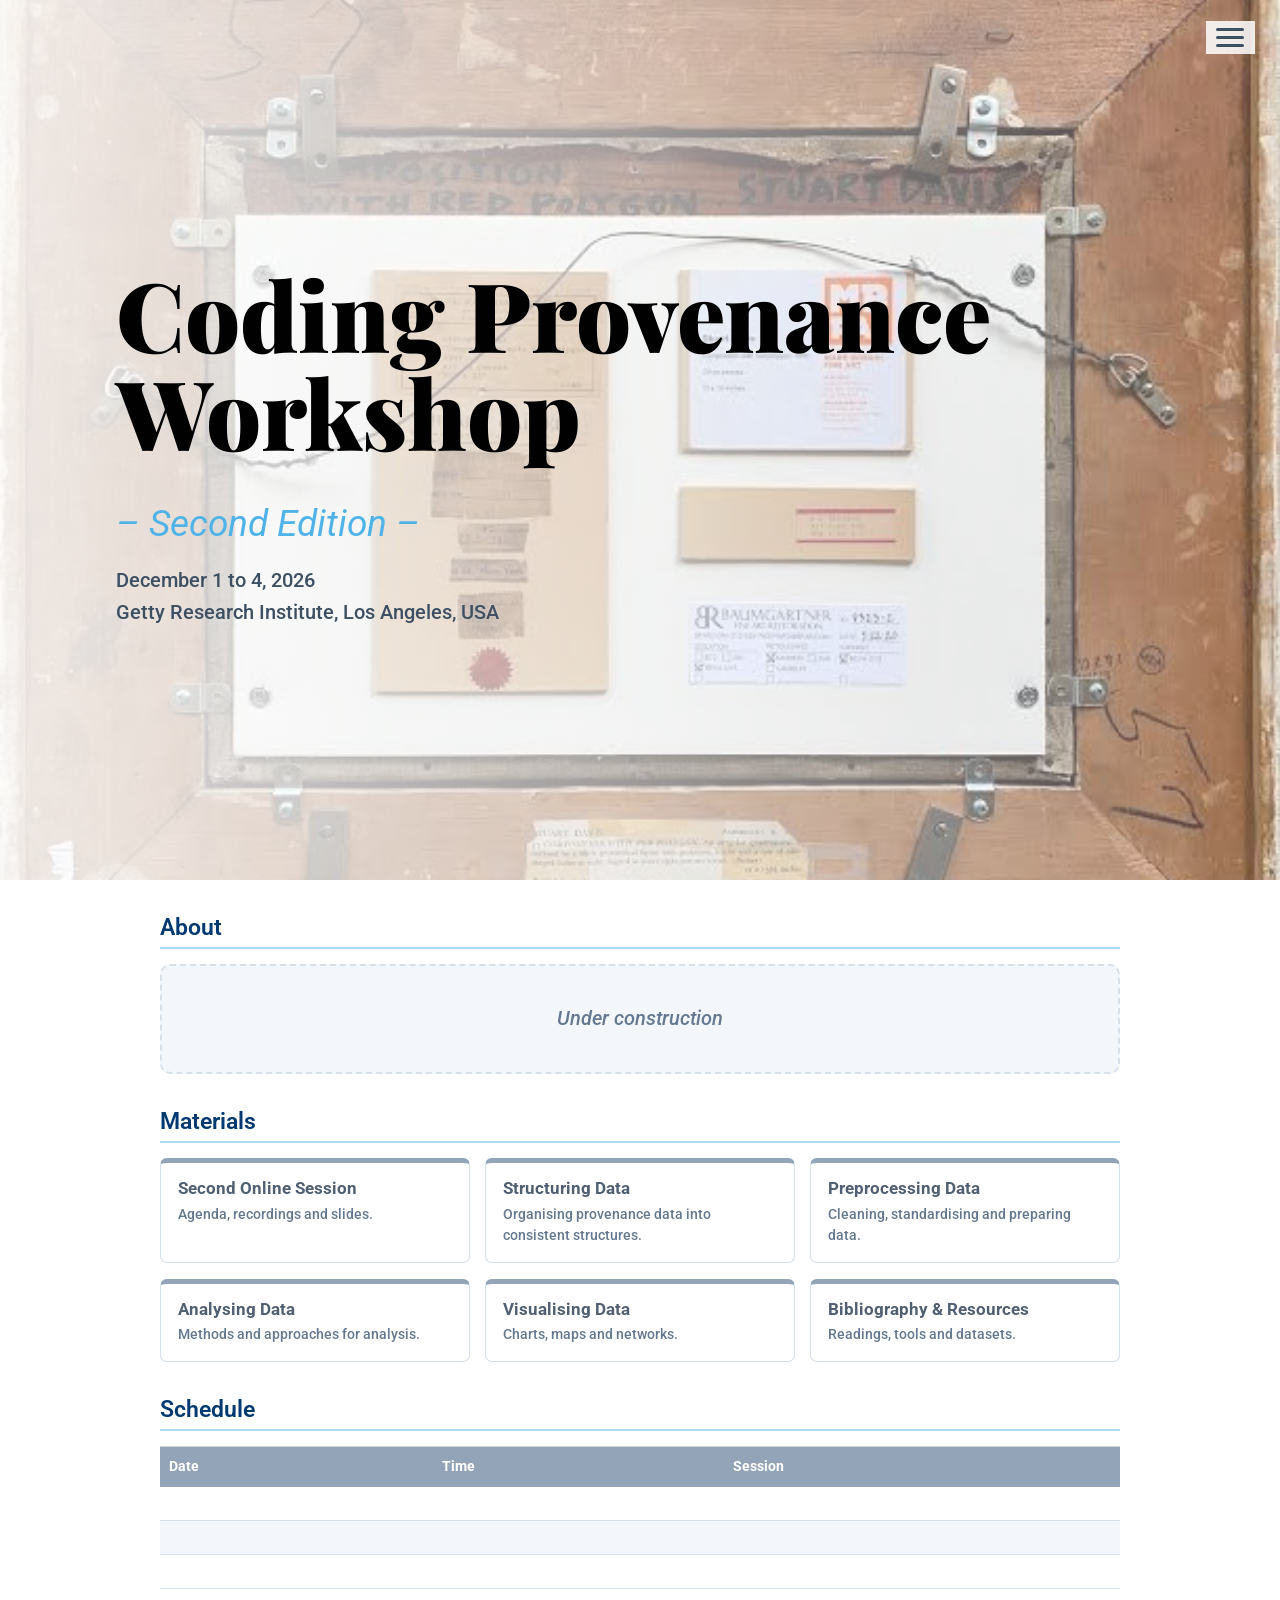
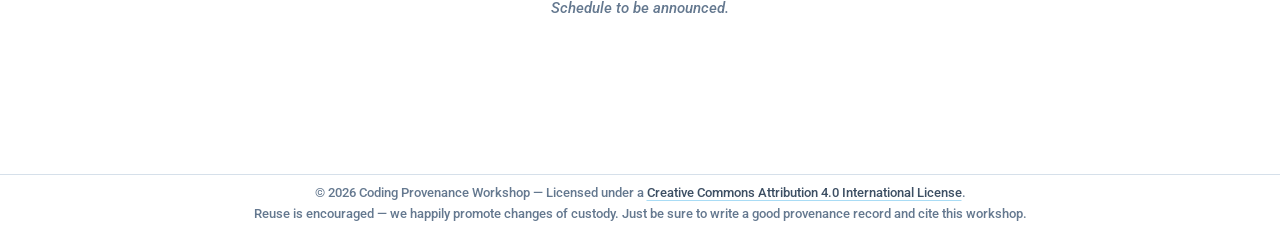
==== index.html @ 93d11255 "Built site for gh-pages" ====
<!DOCTYPE html>
<html xmlns="http://www.w3.org/1999/xhtml" lang="en" xml:lang="en"><head>

<meta charset="utf-8">
<meta name="generator" content="quarto-1.7.31">

<meta name="viewport" content="width=device-width, initial-scale=1.0, user-scalable=yes">


<title>Coding Provenance Workshop – Coding Provenance</title>
<style>
code{white-space: pre-wrap;}
span.smallcaps{font-variant: small-caps;}
div.columns{display: flex; gap: min(4vw, 1.5em);}
div.column{flex: auto; overflow-x: auto;}
div.hanging-indent{margin-left: 1.5em; text-indent: -1.5em;}
ul.task-list{list-style: none;}
ul.task-list li input[type="checkbox"] {
  width: 0.8em;
  margin: 0 0.8em 0.2em -1em; /* quarto-specific, see https://github.com/quarto-dev/quarto-cli/issues/4556 */ 
  vertical-align: middle;
}
</style>


<script src="site_libs/quarto-nav/quarto-nav.js"></script>
<script src="site_libs/quarto-nav/headroom.min.js"></script>
<script src="site_libs/clipboard/clipboard.min.js"></script>
<script src="site_libs/quarto-html/quarto.js" type="module"></script>
<script src="site_libs/quarto-html/tabsets/tabsets.js" type="module"></script>
<script src="site_libs/quarto-html/popper.min.js"></script>
<script src="site_libs/quarto-html/tippy.umd.min.js"></script>
<script src="site_libs/quarto-html/anchor.min.js"></script>
<link href="site_libs/quarto-html/tippy.css" rel="stylesheet">
<link href="site_libs/quarto-html/quarto-syntax-highlighting-e1a5c8363afafaef2c763b6775fbf3ca.css" rel="stylesheet" id="quarto-text-highlighting-styles">
<script src="site_libs/bootstrap/bootstrap.min.js"></script>
<link href="site_libs/bootstrap/bootstrap-icons.css" rel="stylesheet">
<link href="site_libs/bootstrap/bootstrap-15149da2662e6cb2939e98f2995735fd.min.css" rel="stylesheet" append-hash="true" id="quarto-bootstrap" data-mode="light">
<script id="quarto-search-options" type="application/json">{
  "language": {
    "search-no-results-text": "No results",
    "search-matching-documents-text": "matching documents",
    "search-copy-link-title": "Copy link to search",
    "search-hide-matches-text": "Hide additional matches",
    "search-more-match-text": "more match in this document",
    "search-more-matches-text": "more matches in this document",
    "search-clear-button-title": "Clear",
    "search-text-placeholder": "",
    "search-detached-cancel-button-title": "Cancel",
    "search-submit-button-title": "Submit",
    "search-label": "Search"
  }
}</script>


</head>

<body class="nav-fixed landing quarto-light">

<div id="quarto-search-results"></div>
  <header id="quarto-header" class="headroom fixed-top">
    <nav class="navbar navbar-expand-lg " data-bs-theme="dark">
      <div class="navbar-container container-fluid">
      <div class="navbar-brand-container mx-auto">
    <a class="navbar-brand" href="./index.html">
    <span class="navbar-title">Coding Provenance</span>
    </a>
  </div>
          <button class="navbar-toggler" type="button" data-bs-toggle="collapse" data-bs-target="#navbarCollapse" aria-controls="navbarCollapse" role="menu" aria-expanded="false" aria-label="Toggle navigation" onclick="if (window.quartoToggleHeadroom) { window.quartoToggleHeadroom(); }">
  <span class="navbar-toggler-icon"></span>
</button>
          <div class="collapse navbar-collapse" id="navbarCollapse">
            <ul class="navbar-nav navbar-nav-scroll me-auto">
  <li class="nav-item">
    <a class="nav-link active" href="./index.html" aria-current="page"> 
<span class="menu-text">Home</span></a>
  </li>  
  <li class="nav-item">
    <a class="nav-link" href="./team.html"> 
<span class="menu-text">Team</span></a>
  </li>  
  <li class="nav-item">
    <a class="nav-link" href="./second-session.html"> 
<span class="menu-text">Session 2</span></a>
  </li>  
  <li class="nav-item">
    <a class="nav-link" href="./structuring-data.html"> 
<span class="menu-text">Structuring</span></a>
  </li>  
  <li class="nav-item">
    <a class="nav-link" href="./preprocessing-data.html"> 
<span class="menu-text">Preprocessing</span></a>
  </li>  
  <li class="nav-item">
    <a class="nav-link" href="./analysing-data.html"> 
<span class="menu-text">Analysing</span></a>
  </li>  
  <li class="nav-item">
    <a class="nav-link" href="./visualising-data.html"> 
<span class="menu-text">Visualising</span></a>
  </li>  
  <li class="nav-item">
    <a class="nav-link" href="./resources.html"> 
<span class="menu-text">Resources</span></a>
  </li>  
</ul>
          </div> <!-- /navcollapse -->
            <div class="quarto-navbar-tools">
</div>
      </div> <!-- /container-fluid -->
    </nav>
</header>
<!-- content -->
<div id="quarto-content" class="quarto-container page-columns page-rows-contents page-layout-full page-navbar">
<!-- sidebar -->
<!-- margin-sidebar -->
    
<!-- main -->
<main class="content column-page" id="quarto-document-content"><header id="title-block-header" class="quarto-title-block"></header>




<!-- Landing-page menu: logo + three-line button in the top-right corner -->
<div class="landing-menu">
  <button class="landing-menu-toggle" aria-expanded="false" aria-controls="landing-menu-panel" aria-label="Open menu">
    <span class="burger" aria-hidden="true"><span></span><span></span><span></span></span>
  </button>
  <nav id="landing-menu-panel" class="landing-menu-panel" hidden="">
    <a href="team.html">Team</a>
    <a href="second-session.html">Second Online Session</a>
    <a href="structuring-data.html">Structuring Data</a>
    <a href="preprocessing-data.html">Preprocessing Data</a>
    <a href="analysing-data.html">Analysing Data</a>
    <a href="visualising-data.html">Visualising Data</a>
    <a href="resources.html">Bibliography &amp; Resources</a>
  </nav>
</div>

<script>
document.addEventListener("DOMContentLoaded", function () {
  const btn = document.querySelector(".landing-menu-toggle");
  const panel = document.getElementById("landing-menu-panel");
  btn.addEventListener("click", function () {
    const open = btn.getAttribute("aria-expanded") === "true";
    btn.setAttribute("aria-expanded", String(!open));
    panel.hidden = open;
  });
  document.addEventListener("click", function (e) {
    if (!e.target.closest(".landing-menu")) {
      btn.setAttribute("aria-expanded", "false");
      panel.hidden = true;
    }
  });
});
</script>

<header class="hero-bg" style="background-image: url('images/landing-bg.jpg');">
  <div class="hero">
    <div class="hero-title" role="heading" aria-level="1"><span class="line">Coding Provenance</span><br><span class="line">Workshop</span></div>
    <div class="hero-edition">– Second Edition –</div>
    <div class="hero-details">December 1 to 4, 2026<br>Getty Research Institute, Los Angeles, USA</div>
  </div>
</header>
<div class="landing-section">
<section id="about" class="level2">
<h2 class="anchored" data-anchor-id="about">About</h2>
<div class="under-construction">
<p>Under construction</p>
</div>
</section>
<section id="materials" class="level2">
<h2 class="anchored" data-anchor-id="materials">Materials</h2>
<div class="card-grid">
<section id="second-online-session" class="level3 card">
<h3 class="anchored" data-anchor-id="second-online-session"><a href="./second-session.html">Second Online Session</a></h3>
<p>Agenda, recordings and slides.</p>
</section>
<section id="structuring-data" class="level3 card">
<h3 class="anchored" data-anchor-id="structuring-data"><a href="./structuring-data.html">Structuring Data</a></h3>
<p>Organising provenance data into consistent structures.</p>
</section>
<section id="preprocessing-data" class="level3 card">
<h3 class="anchored" data-anchor-id="preprocessing-data"><a href="./preprocessing-data.html">Preprocessing Data</a></h3>
<p>Cleaning, standardising and preparing data.</p>
</section>
<section id="analysing-data" class="level3 card">
<h3 class="anchored" data-anchor-id="analysing-data"><a href="./analysing-data.html">Analysing Data</a></h3>
<p>Methods and approaches for analysis.</p>
</section>
<section id="visualising-data" class="level3 card">
<h3 class="anchored" data-anchor-id="visualising-data"><a href="./visualising-data.html">Visualising Data</a></h3>
<p>Charts, maps and networks.</p>
</section>
<section id="bibliography-resources" class="level3 card">
<h3 class="anchored" data-anchor-id="bibliography-resources"><a href="./resources.html">Bibliography &amp; Resources</a></h3>
<p>Readings, tools and datasets.</p>
</section>
</div>
</section>
<section id="schedule" class="level2">
<h2 class="anchored" data-anchor-id="schedule">Schedule</h2>
<table class="schedule caption-top table">
<caption>Schedule to be announced.</caption>
<thead>
<tr class="header">
<th>Date</th>
<th>Time</th>
<th>Session</th>
</tr>
</thead>
<tbody>
<tr class="odd">
<td></td>
<td></td>
<td></td>
</tr>
<tr class="even">
<td></td>
<td></td>
<td></td>
</tr>
<tr class="odd">
<td></td>
<td></td>
<td></td>
</tr>
</tbody>
</table>
</section>
</div>



<a onclick="window.scrollTo(0, 0); return false;" role="button" id="quarto-back-to-top"><i class="bi bi-arrow-up"></i> Back to top</a></main> <!-- /main -->
<script id="quarto-html-after-body" type="application/javascript">
  window.document.addEventListener("DOMContentLoaded", function (event) {
    const icon = "";
    const anchorJS = new window.AnchorJS();
    anchorJS.options = {
      placement: 'right',
      icon: icon
    };
    anchorJS.add('.anchored');
    const isCodeAnnotation = (el) => {
      for (const clz of el.classList) {
        if (clz.startsWith('code-annotation-')) {                     
          return true;
        }
      }
      return false;
    }
    const onCopySuccess = function(e) {
      // button target
      const button = e.trigger;
      // don't keep focus
      button.blur();
      // flash "checked"
      button.classList.add('code-copy-button-checked');
      var currentTitle = button.getAttribute("title");
      button.setAttribute("title", "Copied!");
      let tooltip;
      if (window.bootstrap) {
        button.setAttribute("data-bs-toggle", "tooltip");
        button.setAttribute("data-bs-placement", "left");
        button.setAttribute("data-bs-title", "Copied!");
        tooltip = new bootstrap.Tooltip(button, 
          { trigger: "manual", 
            customClass: "code-copy-button-tooltip",
            offset: [0, -8]});
        tooltip.show();    
      }
      setTimeout(function() {
        if (tooltip) {
          tooltip.hide();
          button.removeAttribute("data-bs-title");
          button.removeAttribute("data-bs-toggle");
          button.removeAttribute("data-bs-placement");
        }
        button.setAttribute("title", currentTitle);
        button.classList.remove('code-copy-button-checked');
      }, 1000);
      // clear code selection
      e.clearSelection();
    }
    const getTextToCopy = function(trigger) {
        const codeEl = trigger.previousElementSibling.cloneNode(true);
        for (const childEl of codeEl.children) {
          if (isCodeAnnotation(childEl)) {
            childEl.remove();
          }
        }
        return codeEl.innerText;
    }
    const clipboard = new window.ClipboardJS('.code-copy-button:not([data-in-quarto-modal])', {
      text: getTextToCopy
    });
    clipboard.on('success', onCopySuccess);
    if (window.document.getElementById('quarto-embedded-source-code-modal')) {
      const clipboardModal = new window.ClipboardJS('.code-copy-button[data-in-quarto-modal]', {
        text: getTextToCopy,
        container: window.document.getElementById('quarto-embedded-source-code-modal')
      });
      clipboardModal.on('success', onCopySuccess);
    }
      var localhostRegex = new RegExp(/^(?:http|https):\/\/localhost\:?[0-9]*\//);
      var mailtoRegex = new RegExp(/^mailto:/);
        var filterRegex = new RegExp("https:\/\/barbararomero\.github\.io\/codingprovenance2\/");
      var isInternal = (href) => {
          return filterRegex.test(href) || localhostRegex.test(href) || mailtoRegex.test(href);
      }
      // Inspect non-navigation links and adorn them if external
     var links = window.document.querySelectorAll('a[href]:not(.nav-link):not(.navbar-brand):not(.toc-action):not(.sidebar-link):not(.sidebar-item-toggle):not(.pagination-link):not(.no-external):not([aria-hidden]):not(.dropdown-item):not(.quarto-navigation-tool):not(.about-link)');
      for (var i=0; i<links.length; i++) {
        const link = links[i];
        if (!isInternal(link.href)) {
          // undo the damage that might have been done by quarto-nav.js in the case of
          // links that we want to consider external
          if (link.dataset.originalHref !== undefined) {
            link.href = link.dataset.originalHref;
          }
        }
      }
    function tippyHover(el, contentFn, onTriggerFn, onUntriggerFn) {
      const config = {
        allowHTML: true,
        maxWidth: 500,
        delay: 100,
        arrow: false,
        appendTo: function(el) {
            return el.parentElement;
        },
        interactive: true,
        interactiveBorder: 10,
        theme: 'quarto',
        placement: 'bottom-start',
      };
      if (contentFn) {
        config.content = contentFn;
      }
      if (onTriggerFn) {
        config.onTrigger = onTriggerFn;
      }
      if (onUntriggerFn) {
        config.onUntrigger = onUntriggerFn;
      }
      window.tippy(el, config); 
    }
    const noterefs = window.document.querySelectorAll('a[role="doc-noteref"]');
    for (var i=0; i<noterefs.length; i++) {
      const ref = noterefs[i];
      tippyHover(ref, function() {
        // use id or data attribute instead here
        let href = ref.getAttribute('data-footnote-href') || ref.getAttribute('href');
        try { href = new URL(href).hash; } catch {}
        const id = href.replace(/^#\/?/, "");
        const note = window.document.getElementById(id);
        if (note) {
          return note.innerHTML;
        } else {
          return "";
        }
      });
    }
    const xrefs = window.document.querySelectorAll('a.quarto-xref');
    const processXRef = (id, note) => {
      // Strip column container classes
      const stripColumnClz = (el) => {
        el.classList.remove("page-full", "page-columns");
        if (el.children) {
          for (const child of el.children) {
            stripColumnClz(child);
          }
        }
      }
      stripColumnClz(note)
      if (id === null || id.startsWith('sec-')) {
        // Special case sections, only their first couple elements
        const container = document.createElement("div");
        if (note.children && note.children.length > 2) {
          container.appendChild(note.children[0].cloneNode(true));
          for (let i = 1; i < note.children.length; i++) {
            const child = note.children[i];
            if (child.tagName === "P" && child.innerText === "") {
              continue;
            } else {
              container.appendChild(child.cloneNode(true));
              break;
            }
          }
          if (window.Quarto?.typesetMath) {
            window.Quarto.typesetMath(container);
          }
          return container.innerHTML
        } else {
          if (window.Quarto?.typesetMath) {
            window.Quarto.typesetMath(note);
          }
          return note.innerHTML;
        }
      } else {
        // Remove any anchor links if they are present
        const anchorLink = note.querySelector('a.anchorjs-link');
        if (anchorLink) {
          anchorLink.remove();
        }
        if (window.Quarto?.typesetMath) {
          window.Quarto.typesetMath(note);
        }
        if (note.classList.contains("callout")) {
          return note.outerHTML;
        } else {
          return note.innerHTML;
        }
      }
    }
    for (var i=0; i<xrefs.length; i++) {
      const xref = xrefs[i];
      tippyHover(xref, undefined, function(instance) {
        instance.disable();
        let url = xref.getAttribute('href');
        let hash = undefined; 
        if (url.startsWith('#')) {
          hash = url;
        } else {
          try { hash = new URL(url).hash; } catch {}
        }
        if (hash) {
          const id = hash.replace(/^#\/?/, "");
          const note = window.document.getElementById(id);
          if (note !== null) {
            try {
              const html = processXRef(id, note.cloneNode(true));
              instance.setContent(html);
            } finally {
              instance.enable();
              instance.show();
            }
          } else {
            // See if we can fetch this
            fetch(url.split('#')[0])
            .then(res => res.text())
            .then(html => {
              const parser = new DOMParser();
              const htmlDoc = parser.parseFromString(html, "text/html");
              const note = htmlDoc.getElementById(id);
              if (note !== null) {
                const html = processXRef(id, note);
                instance.setContent(html);
              } 
            }).finally(() => {
              instance.enable();
              instance.show();
            });
          }
        } else {
          // See if we can fetch a full url (with no hash to target)
          // This is a special case and we should probably do some content thinning / targeting
          fetch(url)
          .then(res => res.text())
          .then(html => {
            const parser = new DOMParser();
            const htmlDoc = parser.parseFromString(html, "text/html");
            const note = htmlDoc.querySelector('main.content');
            if (note !== null) {
              // This should only happen for chapter cross references
              // (since there is no id in the URL)
              // remove the first header
              if (note.children.length > 0 && note.children[0].tagName === "HEADER") {
                note.children[0].remove();
              }
              const html = processXRef(null, note);
              instance.setContent(html);
            } 
          }).finally(() => {
            instance.enable();
            instance.show();
          });
        }
      }, function(instance) {
      });
    }
        let selectedAnnoteEl;
        const selectorForAnnotation = ( cell, annotation) => {
          let cellAttr = 'data-code-cell="' + cell + '"';
          let lineAttr = 'data-code-annotation="' +  annotation + '"';
          const selector = 'span[' + cellAttr + '][' + lineAttr + ']';
          return selector;
        }
        const selectCodeLines = (annoteEl) => {
          const doc = window.document;
          const targetCell = annoteEl.getAttribute("data-target-cell");
          const targetAnnotation = annoteEl.getAttribute("data-target-annotation");
          const annoteSpan = window.document.querySelector(selectorForAnnotation(targetCell, targetAnnotation));
          const lines = annoteSpan.getAttribute("data-code-lines").split(",");
          const lineIds = lines.map((line) => {
            return targetCell + "-" + line;
          })
          let top = null;
          let height = null;
          let parent = null;
          if (lineIds.length > 0) {
              //compute the position of the single el (top and bottom and make a div)
              const el = window.document.getElementById(lineIds[0]);
              top = el.offsetTop;
              height = el.offsetHeight;
              parent = el.parentElement.parentElement;
            if (lineIds.length > 1) {
              const lastEl = window.document.getElementById(lineIds[lineIds.length - 1]);
              const bottom = lastEl.offsetTop + lastEl.offsetHeight;
              height = bottom - top;
            }
            if (top !== null && height !== null && parent !== null) {
              // cook up a div (if necessary) and position it 
              let div = window.document.getElementById("code-annotation-line-highlight");
              if (div === null) {
                div = window.document.createElement("div");
                div.setAttribute("id", "code-annotation-line-highlight");
                div.style.position = 'absolute';
                parent.appendChild(div);
              }
              div.style.top = top - 2 + "px";
              div.style.height = height + 4 + "px";
              div.style.left = 0;
              let gutterDiv = window.document.getElementById("code-annotation-line-highlight-gutter");
              if (gutterDiv === null) {
                gutterDiv = window.document.createElement("div");
                gutterDiv.setAttribute("id", "code-annotation-line-highlight-gutter");
                gutterDiv.style.position = 'absolute';
                const codeCell = window.document.getElementById(targetCell);
                const gutter = codeCell.querySelector('.code-annotation-gutter');
                gutter.appendChild(gutterDiv);
              }
              gutterDiv.style.top = top - 2 + "px";
              gutterDiv.style.height = height + 4 + "px";
            }
            selectedAnnoteEl = annoteEl;
          }
        };
        const unselectCodeLines = () => {
          const elementsIds = ["code-annotation-line-highlight", "code-annotation-line-highlight-gutter"];
          elementsIds.forEach((elId) => {
            const div = window.document.getElementById(elId);
            if (div) {
              div.remove();
            }
          });
          selectedAnnoteEl = undefined;
        };
          // Handle positioning of the toggle
      window.addEventListener(
        "resize",
        throttle(() => {
          elRect = undefined;
          if (selectedAnnoteEl) {
            selectCodeLines(selectedAnnoteEl);
          }
        }, 10)
      );
      function throttle(fn, ms) {
      let throttle = false;
      let timer;
        return (...args) => {
          if(!throttle) { // first call gets through
              fn.apply(this, args);
              throttle = true;
          } else { // all the others get throttled
              if(timer) clearTimeout(timer); // cancel #2
              timer = setTimeout(() => {
                fn.apply(this, args);
                timer = throttle = false;
              }, ms);
          }
        };
      }
        // Attach click handler to the DT
        const annoteDls = window.document.querySelectorAll('dt[data-target-cell]');
        for (const annoteDlNode of annoteDls) {
          annoteDlNode.addEventListener('click', (event) => {
            const clickedEl = event.target;
            if (clickedEl !== selectedAnnoteEl) {
              unselectCodeLines();
              const activeEl = window.document.querySelector('dt[data-target-cell].code-annotation-active');
              if (activeEl) {
                activeEl.classList.remove('code-annotation-active');
              }
              selectCodeLines(clickedEl);
              clickedEl.classList.add('code-annotation-active');
            } else {
              // Unselect the line
              unselectCodeLines();
              clickedEl.classList.remove('code-annotation-active');
            }
          });
        }
    const findCites = (el) => {
      const parentEl = el.parentElement;
      if (parentEl) {
        const cites = parentEl.dataset.cites;
        if (cites) {
          return {
            el,
            cites: cites.split(' ')
          };
        } else {
          return findCites(el.parentElement)
        }
      } else {
        return undefined;
      }
    };
    var bibliorefs = window.document.querySelectorAll('a[role="doc-biblioref"]');
    for (var i=0; i<bibliorefs.length; i++) {
      const ref = bibliorefs[i];
      const citeInfo = findCites(ref);
      if (citeInfo) {
        tippyHover(citeInfo.el, function() {
          var popup = window.document.createElement('div');
          citeInfo.cites.forEach(function(cite) {
            var citeDiv = window.document.createElement('div');
            citeDiv.classList.add('hanging-indent');
            citeDiv.classList.add('csl-entry');
            var biblioDiv = window.document.getElementById('ref-' + cite);
            if (biblioDiv) {
              citeDiv.innerHTML = biblioDiv.innerHTML;
            }
            popup.appendChild(citeDiv);
          });
          return popup.innerHTML;
        });
      }
    }
  });
  </script>
</div> <!-- /content -->
<footer class="footer">
  <div class="nav-footer">
    <div class="nav-footer-left">
      &nbsp;
    </div>   
    <div class="nav-footer-center">
<p>© 2026 Coding Provenance Workshop — Licensed under a <a href="https://creativecommons.org/licenses/by/4.0/">Creative Commons Attribution 4.0 International License</a>.<br> Reuse is encouraged — we happily promote changes of custody. Just be sure to write a good provenance record and cite this workshop.</p>
</div>
    <div class="nav-footer-right">
      &nbsp;
    </div>
  </div>
</footer>




</body></html>
---- site_libs/quarto-html/tippy.css ----
.tippy-box[data-animation=fade][data-state=hidden]{opacity:0}[data-tippy-root]{max-width:calc(100vw - 10px)}.tippy-box{position:relative;background-color:#333;color:#fff;border-radius:4px;font-size:14px;line-height:1.4;white-space:normal;outline:0;transition-property:transform,visibility,opacity}.tippy-box[data-placement^=top]>.tippy-arrow{bottom:0}.tippy-box[data-placement^=top]>.tippy-arrow:before{bottom:-7px;left:0;border-width:8px 8px 0;border-top-color:initial;transform-origin:center top}.tippy-box[data-placement^=bottom]>.tippy-arrow{top:0}.tippy-box[data-placement^=bottom]>.tippy-arrow:before{top:-7px;left:0;border-width:0 8px 8px;border-bottom-color:initial;transform-origin:center bottom}.tippy-box[data-placement^=left]>.tippy-arrow{right:0}.tippy-box[data-placement^=left]>.tippy-arrow:before{border-width:8px 0 8px 8px;border-left-color:initial;right:-7px;transform-origin:center left}.tippy-box[data-placement^=right]>.tippy-arrow{left:0}.tippy-box[data-placement^=right]>.tippy-arrow:before{left:-7px;border-width:8px 8px 8px 0;border-right-color:initial;transform-origin:center right}.tippy-box[data-inertia][data-state=visible]{transition-timing-function:cubic-bezier(.54,1.5,.38,1.11)}.tippy-arrow{width:16px;height:16px;color:#333}.tippy-arrow:before{content:"";position:absolute;border-color:transparent;border-style:solid}.tippy-content{position:relative;padding:5px 9px;z-index:1}
---- site_libs/quarto-html/quarto-syntax-highlighting-e1a5c8363afafaef2c763b6775fbf3ca.css ----
/* quarto syntax highlight colors */
:root {
  --quarto-hl-ot-color: #003B4F;
  --quarto-hl-at-color: #657422;
  --quarto-hl-ss-color: #20794D;
  --quarto-hl-an-color: #5E5E5E;
  --quarto-hl-fu-color: #4758AB;
  --quarto-hl-st-color: #20794D;
  --quarto-hl-cf-color: #003B4F;
  --quarto-hl-op-color: #5E5E5E;
  --quarto-hl-er-color: #AD0000;
  --quarto-hl-bn-color: #AD0000;
  --quarto-hl-al-color: #AD0000;
  --quarto-hl-va-color: #111111;
  --quarto-hl-bu-color: inherit;
  --quarto-hl-ex-color: inherit;
  --quarto-hl-pp-color: #AD0000;
  --quarto-hl-in-color: #5E5E5E;
  --quarto-hl-vs-color: #20794D;
  --quarto-hl-wa-color: #5E5E5E;
  --quarto-hl-do-color: #5E5E5E;
  --quarto-hl-im-color: #00769E;
  --quarto-hl-ch-color: #20794D;
  --quarto-hl-dt-color: #AD0000;
  --quarto-hl-fl-color: #AD0000;
  --quarto-hl-co-color: #5E5E5E;
  --quarto-hl-cv-color: #5E5E5E;
  --quarto-hl-cn-color: #8f5902;
  --quarto-hl-sc-color: #5E5E5E;
  --quarto-hl-dv-color: #AD0000;
  --quarto-hl-kw-color: #003B4F;
}

/* other quarto variables */
:root {
  --quarto-font-monospace: SFMono-Regular, Menlo, Monaco, Consolas, "Liberation Mono", "Courier New", monospace;
}

/* syntax highlight based on Pandoc's rules */
pre > code.sourceCode > span {
  color: #003B4F;
}

code.sourceCode > span {
  color: #003B4F;
}

div.sourceCode,
div.sourceCode pre.sourceCode {
  color: #003B4F;
}

/* Normal */
code span {
  color: #003B4F;
}

/* Alert */
code span.al {
  color: #AD0000;
  font-style: inherit;
}

/* Annotation */
code span.an {
  color: #5E5E5E;
  font-style: inherit;
}

/* Attribute */
code span.at {
  color: #657422;
  font-style: inherit;
}

/* BaseN */
code span.bn {
  color: #AD0000;
  font-style: inherit;
}

/* BuiltIn */
code span.bu {
  font-style: inherit;
}

/* ControlFlow */
code span.cf {
  color: #003B4F;
  font-weight: bold;
  font-style: inherit;
}

/* Char */
code span.ch {
  color: #20794D;
  font-style: inherit;
}

/* Constant */
code span.cn {
  color: #8f5902;
  font-style: inherit;
}

/* Comment */
code span.co {
  color: #5E5E5E;
  font-style: inherit;
}

/* CommentVar */
code span.cv {
  color: #5E5E5E;
  font-style: italic;
}

/* Documentation */
code span.do {
  color: #5E5E5E;
  font-style: italic;
}

/* DataType */
code span.dt {
  color: #AD0000;
  font-style: inherit;
}

/* DecVal */
code span.dv {
  color: #AD0000;
  font-style: inherit;
}

/* Error */
code span.er {
  color: #AD0000;
  font-style: inherit;
}

/* Extension */
code span.ex {
  font-style: inherit;
}

/* Float */
code span.fl {
  color: #AD0000;
  font-style: inherit;
}

/* Function */
code span.fu {
  color: #4758AB;
  font-style: inherit;
}

/* Import */
code span.im {
  color: #00769E;
  font-style: inherit;
}

/* Information */
code span.in {
  color: #5E5E5E;
  font-style: inherit;
}

/* Keyword */
code span.kw {
  color: #003B4F;
  font-weight: bold;
  font-style: inherit;
}

/* Operator */
code span.op {
  color: #5E5E5E;
  font-style: inherit;
}

/* Other */
code span.ot {
  color: #003B4F;
  font-style: inherit;
}

/* Preprocessor */
code span.pp {
  color: #AD0000;
  font-style: inherit;
}

/* SpecialChar */
code span.sc {
  color: #5E5E5E;
  font-style: inherit;
}

/* SpecialString */
code span.ss {
  color: #20794D;
  font-style: inherit;
}

/* String */
code span.st {
  color: #20794D;
  font-style: inherit;
}

/* Variable */
code span.va {
  color: #111111;
  font-style: inherit;
}

/* VerbatimString */
code span.vs {
  color: #20794D;
  font-style: inherit;
}

/* Warning */
code span.wa {
  color: #5E5E5E;
  font-style: italic;
}

.prevent-inlining {
  content: "</";
}

/*# sourceMappingURL=c735b2cac6c846c1abc72f5ce1520814.css.map */
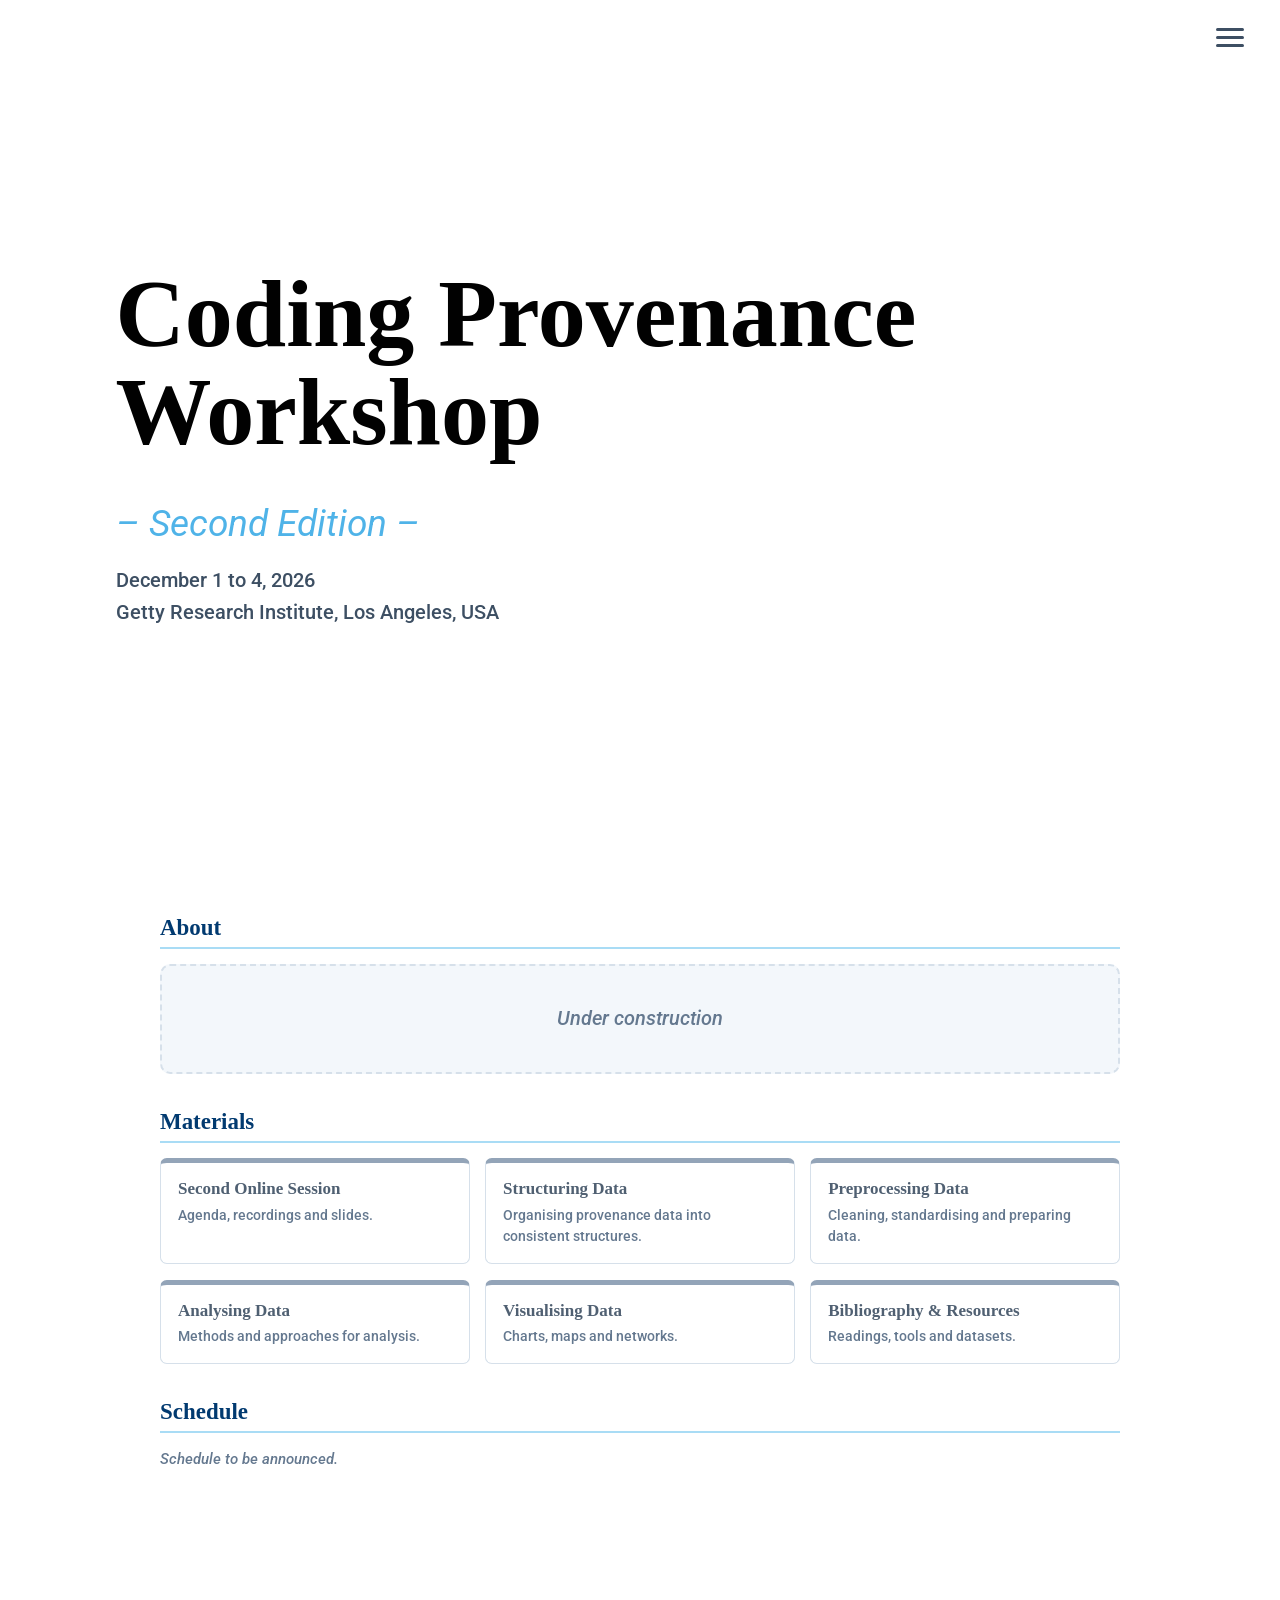
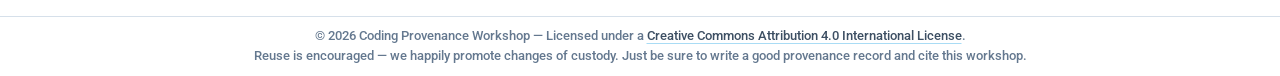
==== commit 94a9fcd5: "Built site for gh-pages" ====
--- a/index.html
+++ b/index.html
@@ -35,7 +35,7 @@
 <link href="site_libs/quarto-html/quarto-syntax-highlighting-e1a5c8363afafaef2c763b6775fbf3ca.css" rel="stylesheet" id="quarto-text-highlighting-styles">
 <script src="site_libs/bootstrap/bootstrap.min.js"></script>
 <link href="site_libs/bootstrap/bootstrap-icons.css" rel="stylesheet">
-<link href="site_libs/bootstrap/bootstrap-15149da2662e6cb2939e98f2995735fd.min.css" rel="stylesheet" append-hash="true" id="quarto-bootstrap" data-mode="light">
+<link href="site_libs/bootstrap/bootstrap-b7312dc9838c9d2191360e376c9fffb5.min.css" rel="stylesheet" append-hash="true" id="quarto-bootstrap" data-mode="light">
 <script id="quarto-search-options" type="application/json">{
   "language": {
     "search-no-results-text": "No results",
@@ -155,7 +155,7 @@
 });
 </script>
 
-<header class="hero-bg" style="background-image: url('images/landing-bg.jpg');">
+<header class="hero-bg">
   <div class="hero">
     <div class="hero-title" role="heading" aria-level="1"><span class="line">Coding Provenance</span><br><span class="line">Workshop</span></div>
     <div class="hero-edition">– Second Edition –</div>
@@ -200,33 +200,7 @@
 </section>
 <section id="schedule" class="level2">
 <h2 class="anchored" data-anchor-id="schedule">Schedule</h2>
-<table class="schedule caption-top table">
-<caption>Schedule to be announced.</caption>
-<thead>
-<tr class="header">
-<th>Date</th>
-<th>Time</th>
-<th>Session</th>
-</tr>
-</thead>
-<tbody>
-<tr class="odd">
-<td></td>
-<td></td>
-<td></td>
-</tr>
-<tr class="even">
-<td></td>
-<td></td>
-<td></td>
-</tr>
-<tr class="odd">
-<td></td>
-<td></td>
-<td></td>
-</tr>
-</tbody>
-</table>
+<p><span class="tba">Schedule to be announced.</span></p>
 </section>
 </div>
 
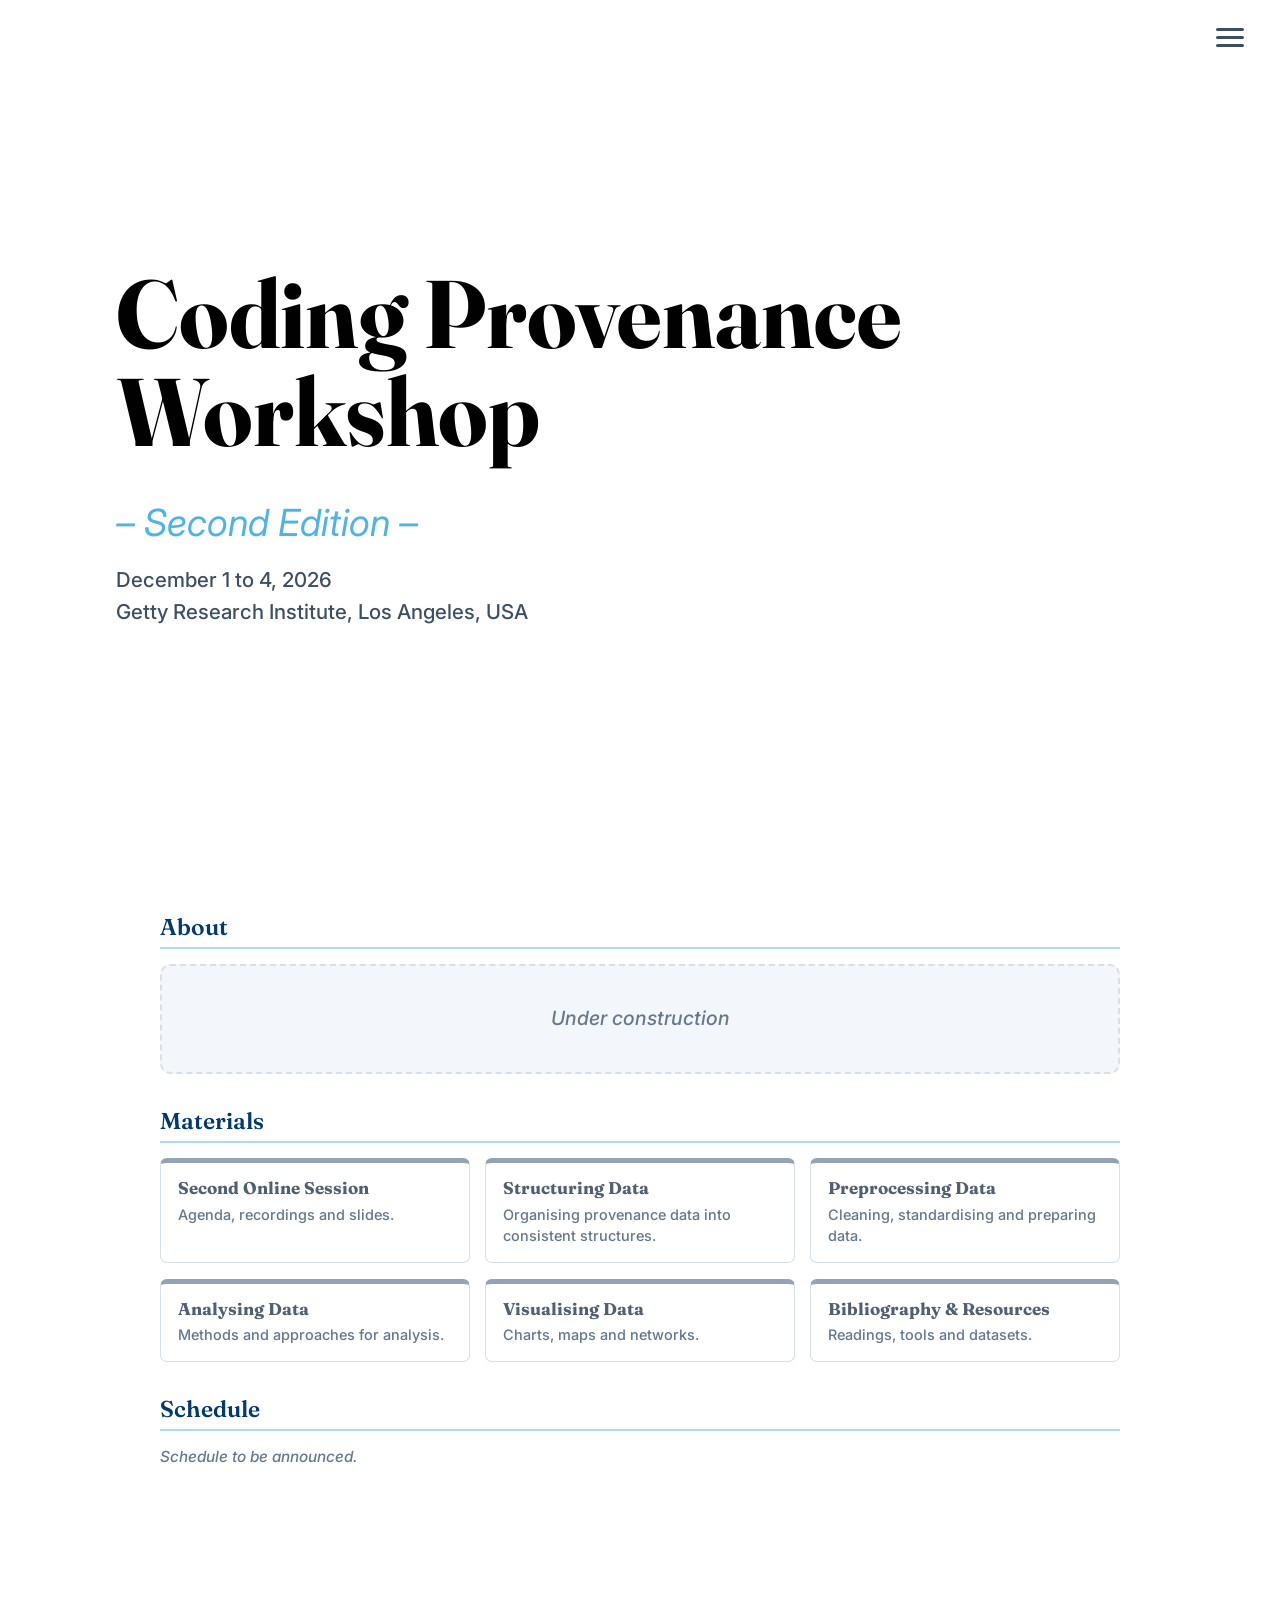
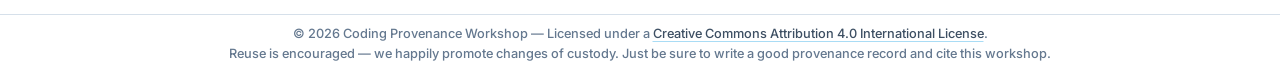
==== commit f5cc793e: "Built site for gh-pages" ====
--- a/index.html
+++ b/index.html
@@ -35,7 +35,7 @@
 <link href="site_libs/quarto-html/quarto-syntax-highlighting-e1a5c8363afafaef2c763b6775fbf3ca.css" rel="stylesheet" id="quarto-text-highlighting-styles">
 <script src="site_libs/bootstrap/bootstrap.min.js"></script>
 <link href="site_libs/bootstrap/bootstrap-icons.css" rel="stylesheet">
-<link href="site_libs/bootstrap/bootstrap-b7312dc9838c9d2191360e376c9fffb5.min.css" rel="stylesheet" append-hash="true" id="quarto-bootstrap" data-mode="light">
+<link href="site_libs/bootstrap/bootstrap-994caef15bddbe13909a494aa550f241.min.css" rel="stylesheet" append-hash="true" id="quarto-bootstrap" data-mode="light">
 <script id="quarto-search-options" type="application/json">{
   "language": {
     "search-no-results-text": "No results",
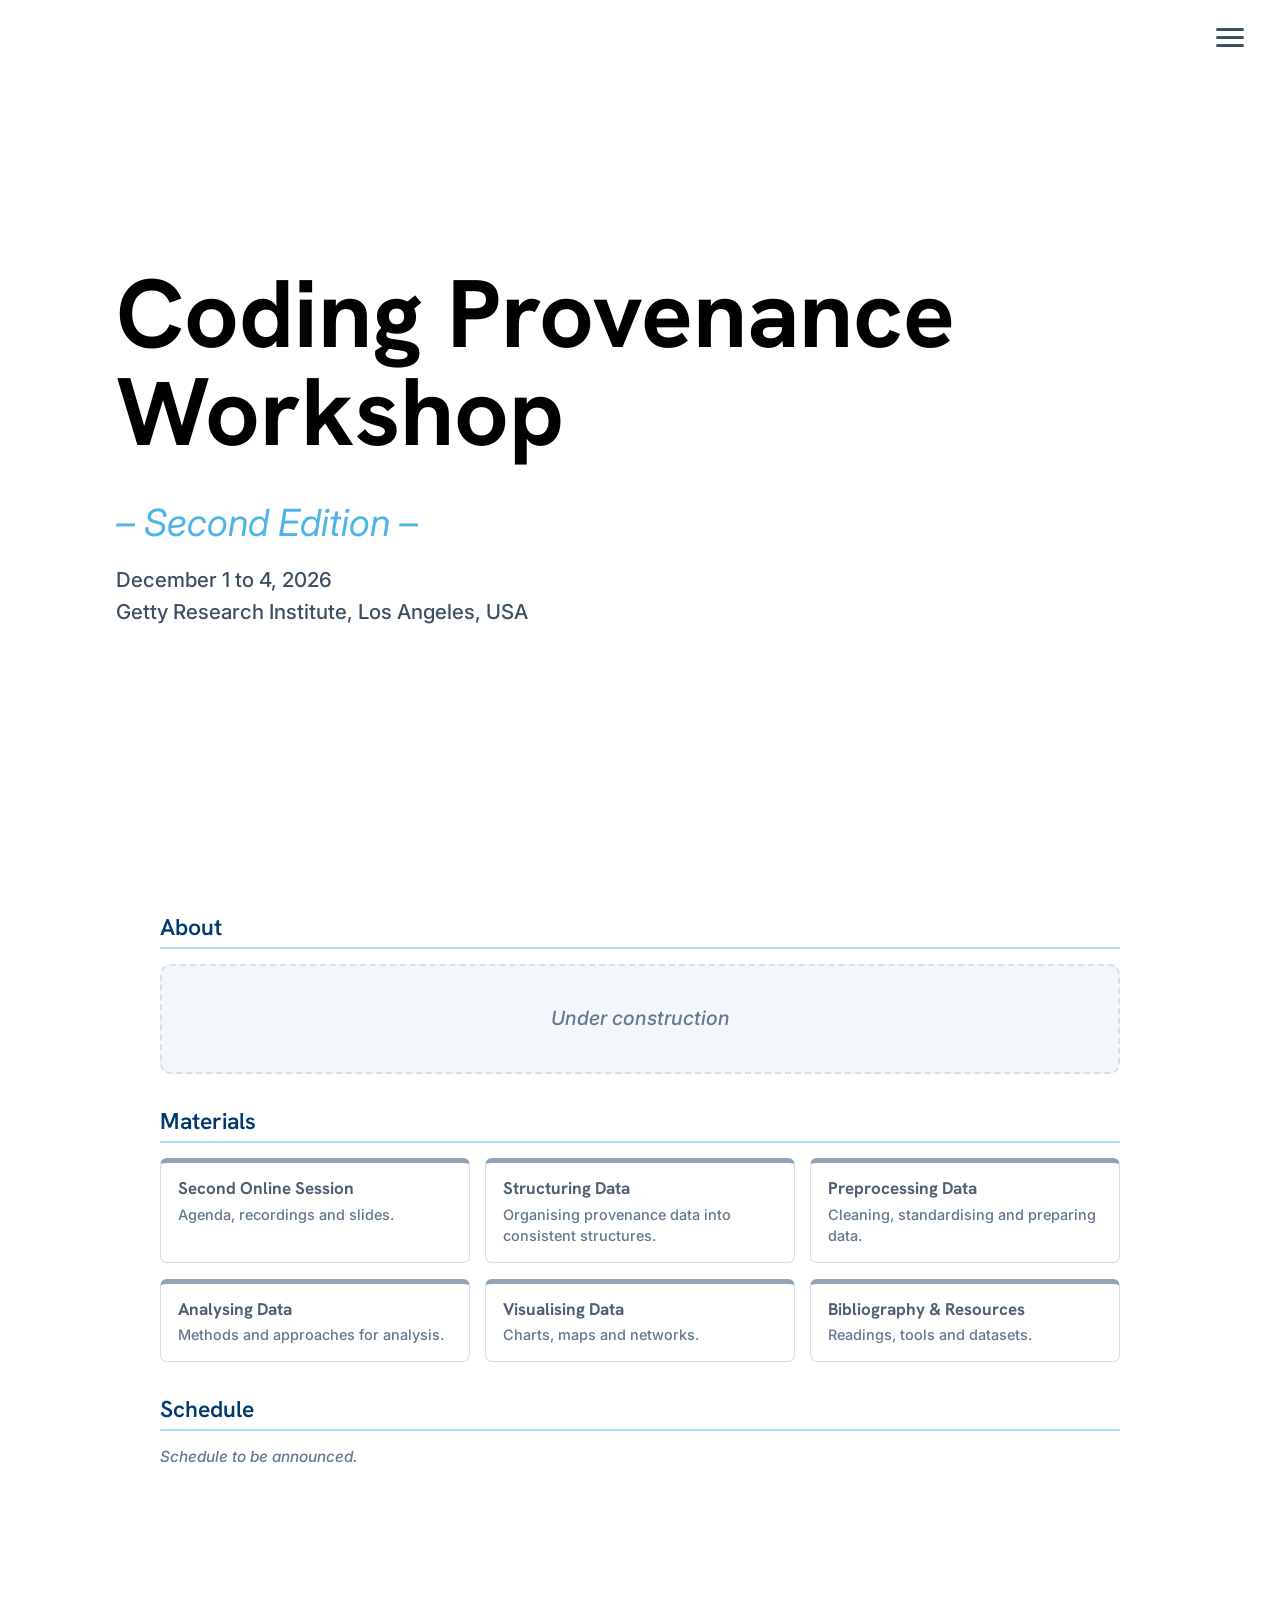
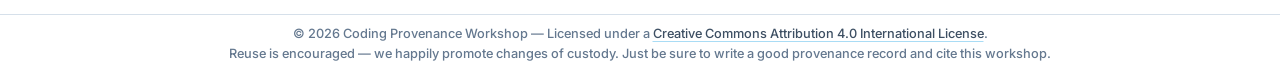
==== commit 60059bd0: "Built site for gh-pages" ====
--- a/index.html
+++ b/index.html
@@ -35,7 +35,7 @@
 <link href="site_libs/quarto-html/quarto-syntax-highlighting-e1a5c8363afafaef2c763b6775fbf3ca.css" rel="stylesheet" id="quarto-text-highlighting-styles">
 <script src="site_libs/bootstrap/bootstrap.min.js"></script>
 <link href="site_libs/bootstrap/bootstrap-icons.css" rel="stylesheet">
-<link href="site_libs/bootstrap/bootstrap-994caef15bddbe13909a494aa550f241.min.css" rel="stylesheet" append-hash="true" id="quarto-bootstrap" data-mode="light">
+<link href="site_libs/bootstrap/bootstrap-3f06ab8ab14953a31e3d13c63448ba71.min.css" rel="stylesheet" append-hash="true" id="quarto-bootstrap" data-mode="light">
 <script id="quarto-search-options" type="application/json">{
   "language": {
     "search-no-results-text": "No results",
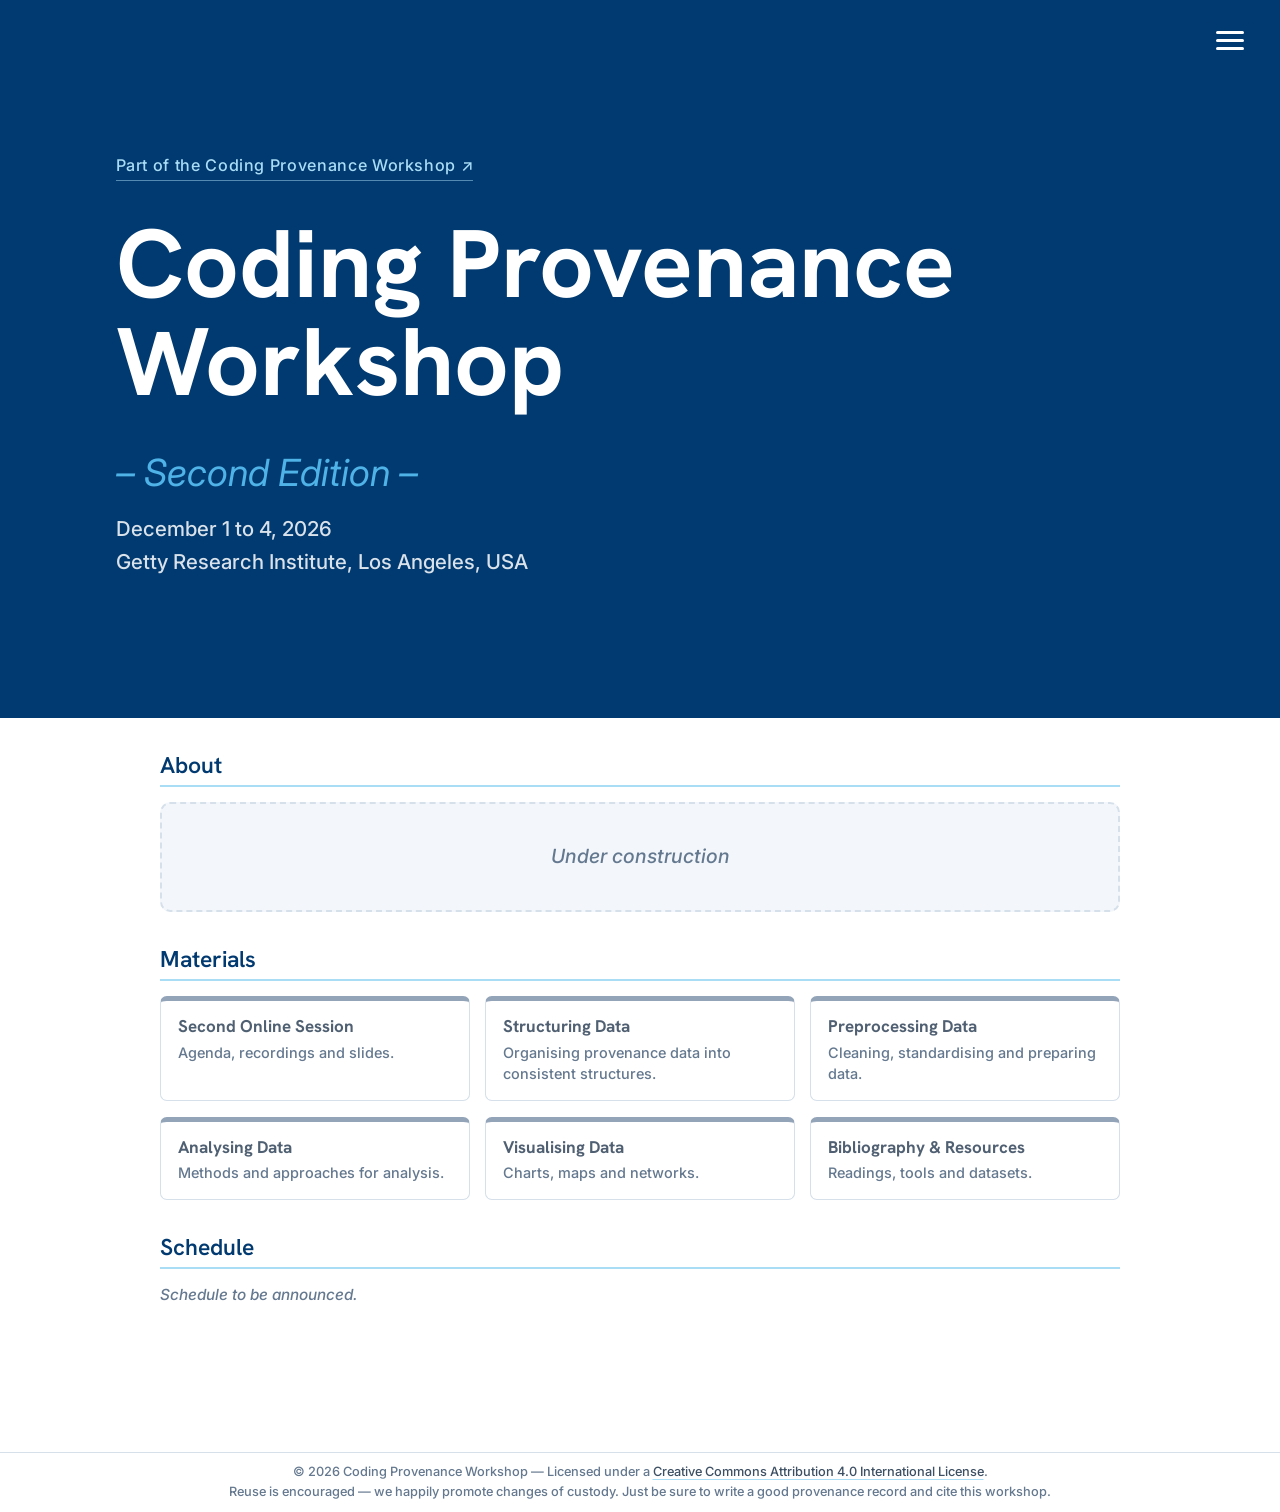
==== commit 2d6ded57: "Built site for gh-pages" ====
--- a/index.html
+++ b/index.html
@@ -35,7 +35,7 @@
 <link href="site_libs/quarto-html/quarto-syntax-highlighting-e1a5c8363afafaef2c763b6775fbf3ca.css" rel="stylesheet" id="quarto-text-highlighting-styles">
 <script src="site_libs/bootstrap/bootstrap.min.js"></script>
 <link href="site_libs/bootstrap/bootstrap-icons.css" rel="stylesheet">
-<link href="site_libs/bootstrap/bootstrap-3f06ab8ab14953a31e3d13c63448ba71.min.css" rel="stylesheet" append-hash="true" id="quarto-bootstrap" data-mode="light">
+<link href="site_libs/bootstrap/bootstrap-cf74e4492f9eebfbe4b648aaa812055a.min.css" rel="stylesheet" append-hash="true" id="quarto-bootstrap" data-mode="light">
 <script id="quarto-search-options" type="application/json">{
   "language": {
     "search-no-results-text": "No results",
@@ -74,10 +74,6 @@
   <li class="nav-item">
     <a class="nav-link active" href="./index.html" aria-current="page"> 
 <span class="menu-text">Home</span></a>
-  </li>  
-  <li class="nav-item">
-    <a class="nav-link" href="./team.html"> 
-<span class="menu-text">Team</span></a>
   </li>  
   <li class="nav-item">
     <a class="nav-link" href="./second-session.html"> 
@@ -127,7 +123,6 @@
     <span class="burger" aria-hidden="true"><span></span><span></span><span></span></span>
   </button>
   <nav id="landing-menu-panel" class="landing-menu-panel" hidden="">
-    <a href="team.html">Team</a>
     <a href="second-session.html">Second Online Session</a>
     <a href="structuring-data.html">Structuring Data</a>
     <a href="preprocessing-data.html">Preprocessing Data</a>
@@ -155,8 +150,9 @@
 });
 </script>
 
-<header class="hero-bg">
+<header class="hero-bg edition-hero">
   <div class="hero">
+    <a class="hero-eyebrow" href="https://barbararomero.github.io/codingprovenanceworkshop/">Part of the Coding Provenance Workshop ↗</a>
     <div class="hero-title" role="heading" aria-level="1"><span class="line">Coding Provenance</span><br><span class="line">Workshop</span></div>
     <div class="hero-edition">– Second Edition –</div>
     <div class="hero-details">December 1 to 4, 2026<br>Getty Research Institute, Los Angeles, USA</div>
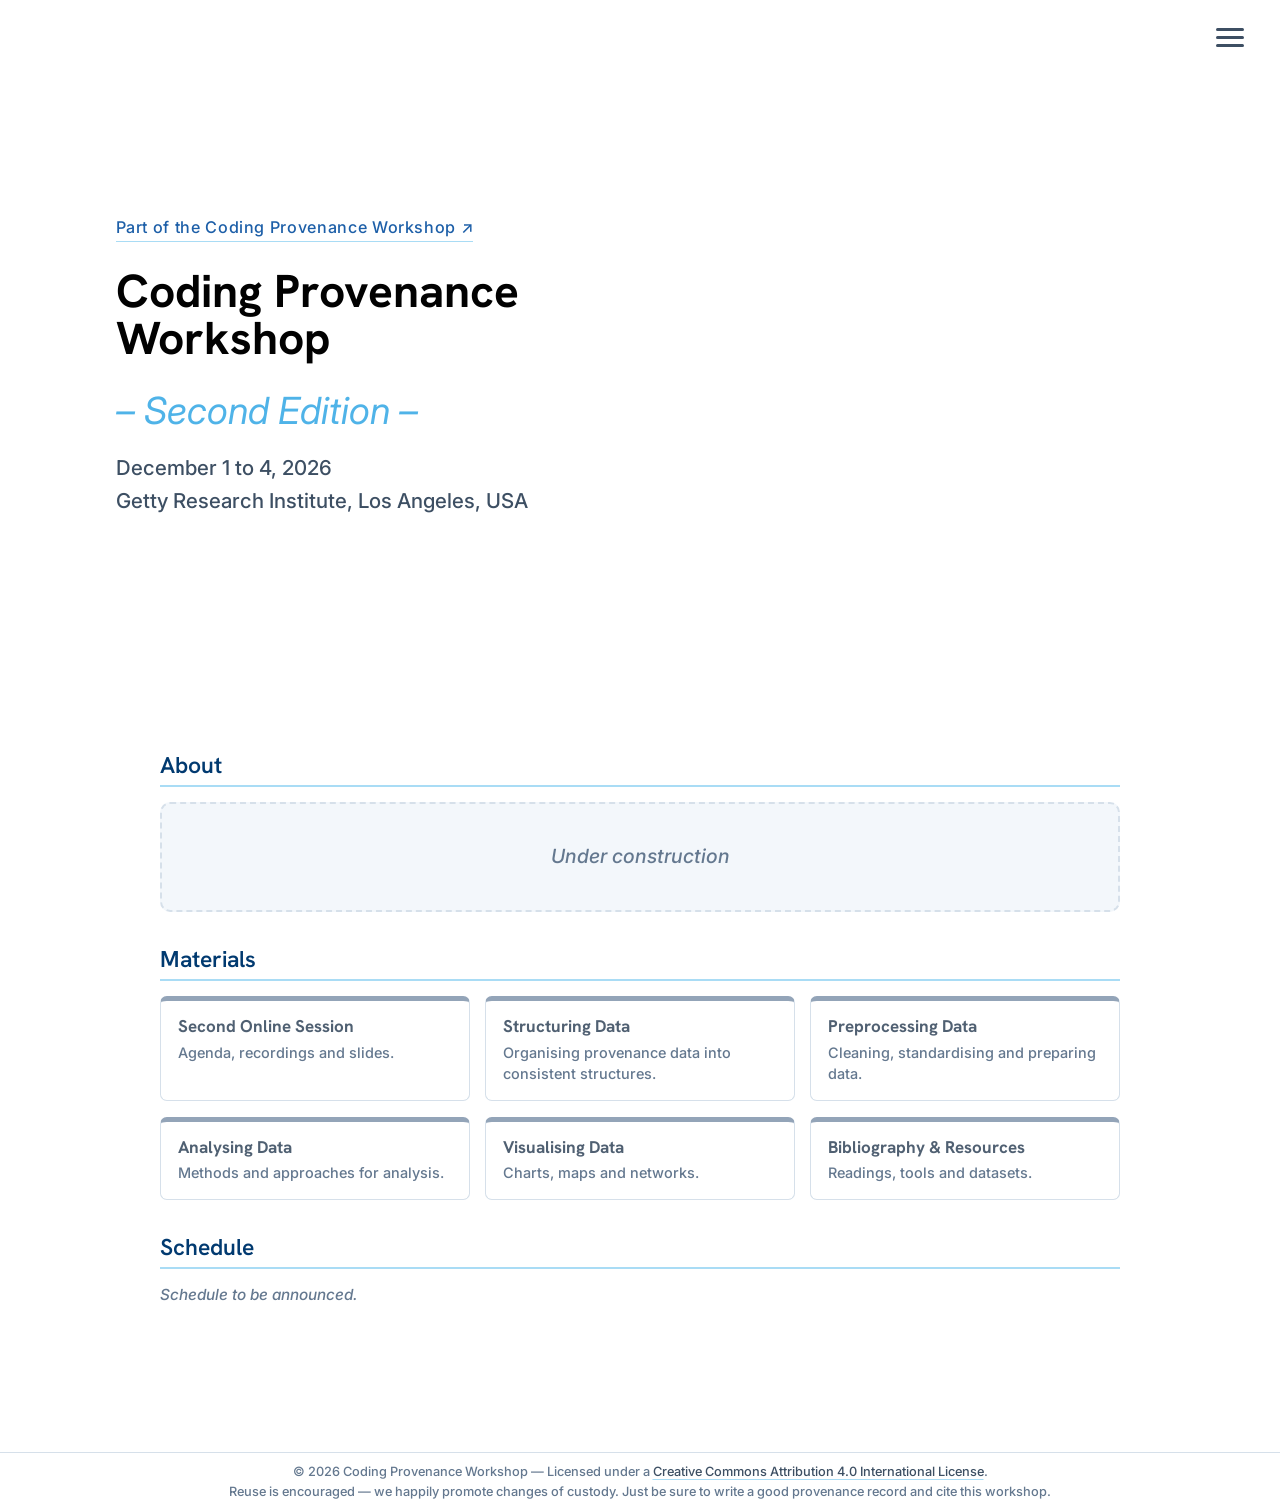
==== commit 3c1e5f80: "Built site for gh-pages" ====
--- a/index.html
+++ b/index.html
@@ -35,7 +35,7 @@
 <link href="site_libs/quarto-html/quarto-syntax-highlighting-e1a5c8363afafaef2c763b6775fbf3ca.css" rel="stylesheet" id="quarto-text-highlighting-styles">
 <script src="site_libs/bootstrap/bootstrap.min.js"></script>
 <link href="site_libs/bootstrap/bootstrap-icons.css" rel="stylesheet">
-<link href="site_libs/bootstrap/bootstrap-cf74e4492f9eebfbe4b648aaa812055a.min.css" rel="stylesheet" append-hash="true" id="quarto-bootstrap" data-mode="light">
+<link href="site_libs/bootstrap/bootstrap-8b0a000ab41010f552c7b604acc57d64.min.css" rel="stylesheet" append-hash="true" id="quarto-bootstrap" data-mode="light">
 <script id="quarto-search-options" type="application/json">{
   "language": {
     "search-no-results-text": "No results",
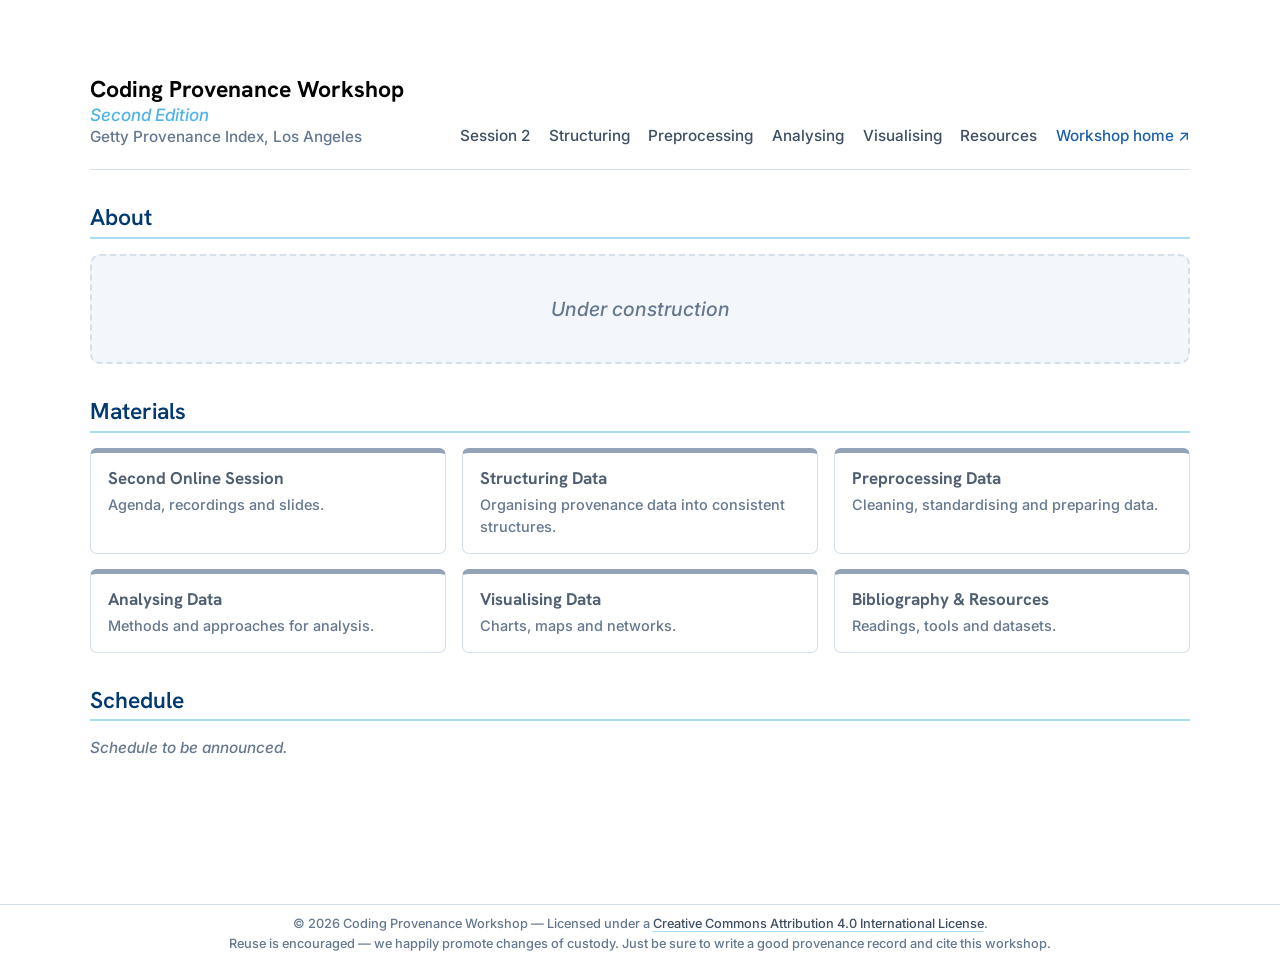
==== commit 5e278209: "Built site for gh-pages" ====
--- a/index.html
+++ b/index.html
@@ -35,7 +35,7 @@
 <link href="site_libs/quarto-html/quarto-syntax-highlighting-e1a5c8363afafaef2c763b6775fbf3ca.css" rel="stylesheet" id="quarto-text-highlighting-styles">
 <script src="site_libs/bootstrap/bootstrap.min.js"></script>
 <link href="site_libs/bootstrap/bootstrap-icons.css" rel="stylesheet">
-<link href="site_libs/bootstrap/bootstrap-8b0a000ab41010f552c7b604acc57d64.min.css" rel="stylesheet" append-hash="true" id="quarto-bootstrap" data-mode="light">
+<link href="site_libs/bootstrap/bootstrap-b305670ef94c0602ac7fcde6bb80c743.min.css" rel="stylesheet" append-hash="true" id="quarto-bootstrap" data-mode="light">
 <script id="quarto-search-options" type="application/json">{
   "language": {
     "search-no-results-text": "No results",
@@ -117,46 +117,21 @@
 
 
 
-<!-- Landing-page menu: logo + three-line button in the top-right corner -->
-<div class="landing-menu">
-  <button class="landing-menu-toggle" aria-expanded="false" aria-controls="landing-menu-panel" aria-label="Open menu">
-    <span class="burger" aria-hidden="true"><span></span><span></span><span></span></span>
-  </button>
-  <nav id="landing-menu-panel" class="landing-menu-panel" hidden="">
-    <a href="second-session.html">Second Online Session</a>
-    <a href="structuring-data.html">Structuring Data</a>
-    <a href="preprocessing-data.html">Preprocessing Data</a>
-    <a href="analysing-data.html">Analysing Data</a>
-    <a href="visualising-data.html">Visualising Data</a>
-    <a href="resources.html">Bibliography &amp; Resources</a>
+<header class="edition-header">
+  <div class="edition-id" role="heading" aria-level="1">
+    <span class="edition-name">Coding Provenance Workshop</span>
+    <span class="edition-number">Second Edition</span>
+    <span class="edition-place">Getty Provenance Index, Los Angeles</span>
+  </div>
+  <nav class="edition-nav" aria-label="Pages">
+    <a href="second-session.html">Session 2</a>
+    <a href="structuring-data.html">Structuring</a>
+    <a href="preprocessing-data.html">Preprocessing</a>
+    <a href="analysing-data.html">Analysing</a>
+    <a href="visualising-data.html">Visualising</a>
+    <a href="resources.html">Resources</a>
+    <a class="ext" href="https://barbararomero.github.io/codingprovenanceworkshop/">Workshop home ↗</a>
   </nav>
-</div>
-
-<script>
-document.addEventListener("DOMContentLoaded", function () {
-  const btn = document.querySelector(".landing-menu-toggle");
-  const panel = document.getElementById("landing-menu-panel");
-  btn.addEventListener("click", function () {
-    const open = btn.getAttribute("aria-expanded") === "true";
-    btn.setAttribute("aria-expanded", String(!open));
-    panel.hidden = open;
-  });
-  document.addEventListener("click", function (e) {
-    if (!e.target.closest(".landing-menu")) {
-      btn.setAttribute("aria-expanded", "false");
-      panel.hidden = true;
-    }
-  });
-});
-</script>
-
-<header class="hero-bg edition-hero">
-  <div class="hero">
-    <a class="hero-eyebrow" href="https://barbararomero.github.io/codingprovenanceworkshop/">Part of the Coding Provenance Workshop ↗</a>
-    <div class="hero-title" role="heading" aria-level="1"><span class="line">Coding Provenance</span><br><span class="line">Workshop</span></div>
-    <div class="hero-edition">– Second Edition –</div>
-    <div class="hero-details">December 1 to 4, 2026<br>Getty Research Institute, Los Angeles, USA</div>
-  </div>
 </header>
 <div class="landing-section">
 <section id="about" class="level2">
